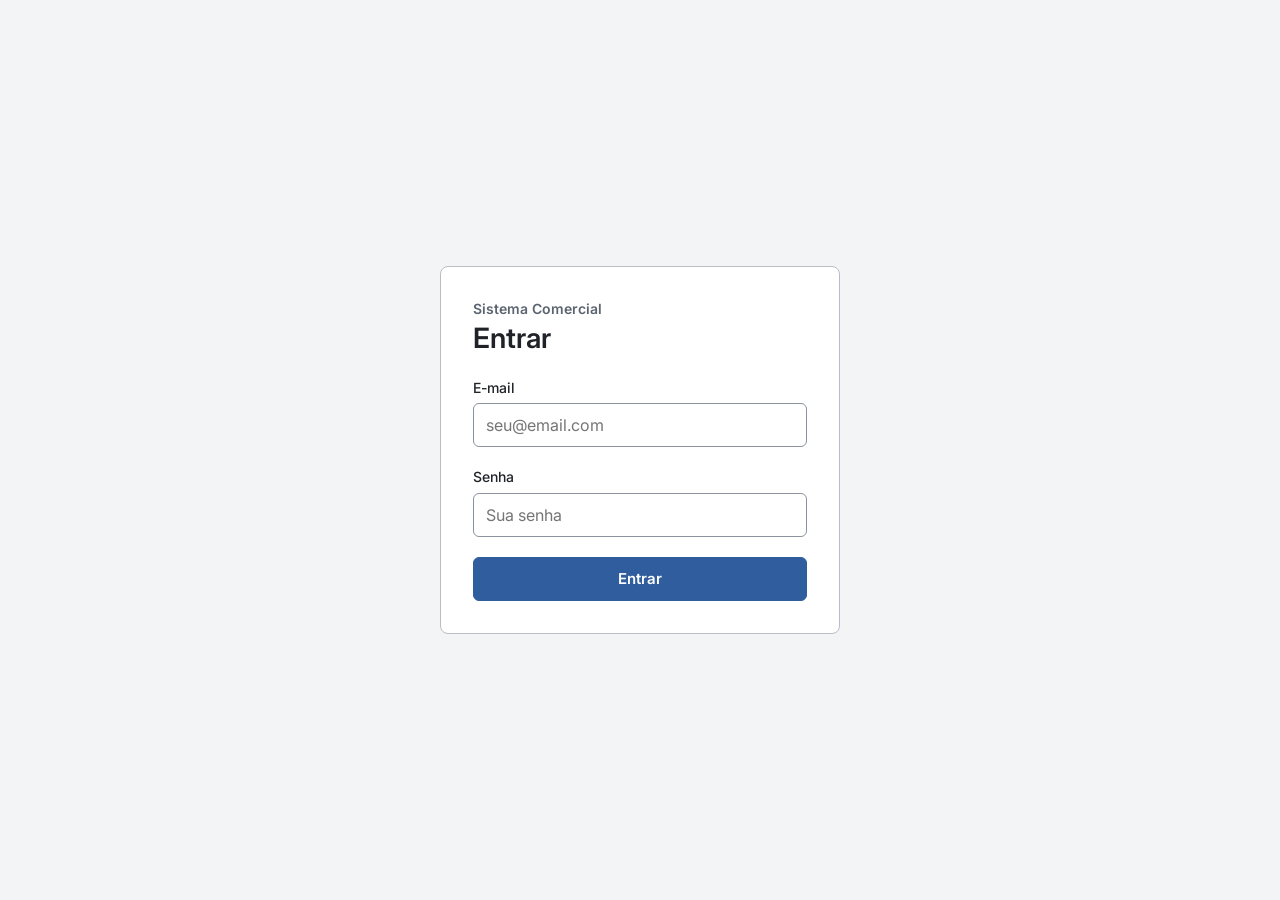
==== src/frontend/pags/comissoes.html @ 6a003148 "feat: add frontend (HTML, CSS and JS)" ====
<!doctype html>
<html lang="pt-BR">
<head>
  <meta charset="utf-8">
  <meta name="viewport" content="width=device-width, initial-scale=1">
  
  <title>Comissões</title>
  
  <link rel="shortcut icon" href="../img/favicon.png" type="image/png">
  
  <link rel="stylesheet" href="https://fonts.googleapis.com/css2?family=Inter:wght@400;500;600&display=swap">
  
  <link rel="stylesheet" href="../css/base.css">
  <link rel="stylesheet" href="../css/layout.css">
  <link rel="stylesheet" href="../css/components.css">
  <link rel="stylesheet" href="../css/comissao.css">
</head>
<body>
  <div class="app">
    <nav class="sidebar" id="sidebar" aria-label="Menu principal"></nav>
    
    <main class="content">
      <h1>Comissões por vendedor</h1>
      
      <div id="alert" hidden></div>
      
      <form class="filters" id="filter-form">
        <div class="field">
          <label for="from">De</label>
          
          <input id="from" type="date">
        </div>
        
        <div class="field">
          <label for="to">Até</label>
          
          <input id="to" type="date">
        </div>
        
        <button type="submit" class="btn btn-primary">Filtrar</button>
        
        <button type="button" class="btn btn-text" id="clear-filter">Limpar filtro</button>
      </form>
      
      <div class="table-wrap">
        <table>
          <thead>
            <tr>
              <th scope="col">Vendedor</th>
              <th scope="col" class="num">Nº de vendas</th>
              <th scope="col" class="num">Total vendido</th>
              <th scope="col" class="num">Comissão total</th>
            </tr>
          </thead>
          <tbody id="commissions-body">
            <tr><td colspan="4" class="empty">Carregando...</td></tr>
          </tbody>
          <tfoot id="commissions-foot" hidden></tfoot>
        </table>
      </div>
    </main>
  </div>
  
  <script type="module" src="../js/pages/comissoes.js"></script>
</body>
</html>
---- src/frontend/css/base.css ----
/* Base: cores (variáveis), reset, tipografia e acessibilidade.
   Carregado em TODAS as páginas. */

:root {
  --ink: #1f2328;
  --muted: #5b6470;
  --head: #4a525d;
  --line: #b8bec6;
  --row-line: #dde0e4;
  --panel: #f3f4f6;
  --accent: #2f5d9e;
  --accent-dark: #1f4378;
  --active: #dfe6f1;
  --input-line: #8b939e;
  --err-bg: #fdecea;
  --err-line: #b3392b;
  --err-ink: #7a1f14;
  --ok-bg: #e8f3ec;
  --ok-line: #2d6a45;
  --ok-ink: #1b4a2e;
  --radius: 6px;
}

* { box-sizing: border-box; }

[hidden] { display: none !important; }

body {
  margin: 0;
  font-family: "Inter", system-ui, -apple-system, "Segoe UI", sans-serif;
  font-size: 15px;
  line-height: 1.4;
  color: var(--ink);
  background: #fff;
}

h1 { margin: 0; font-size: 28px; font-weight: 600; }

h2 { margin: 0; font-size: 18px; font-weight: 600; }

a { color: var(--accent); }

:focus-visible { outline: 3px solid var(--accent); outline-offset: 2px; }

.sr-only {
  position: absolute; width: 1px; height: 1px; overflow: hidden;
  clip: rect(0 0 0 0); white-space: nowrap;
}
---- src/frontend/css/layout.css ----
.app { 
    display: flex; 
    flex-wrap: wrap; 
    min-height: 100vh; 
}

.sidebar {
  flex: 1 1 220px;
  max-width: 260px;
  padding: 24px 16px;
  display: flex;
  flex-direction: column;
  gap: 4px;
  background: var(--panel);
  border-right: 1.5px solid var(--line);
}

.brand { 
    padding: 0 12px 16px; 
    font-size: 14px; 
    font-weight: 600; 
    color: var(--muted); 
}

.nav-link {
  min-height: 44px;
  display: flex;
  align-items: center;
  padding: 0 12px;
  border-radius: var(--radius);
  color: var(--ink);
  text-decoration: none;
}

.nav-link:hover { 
    background: #e6e9ee; 
}

.nav-link.active { 
    background: var(--active); 
    font-weight: 600; 
}

.nav-spacer { 
    flex-grow: 1; 
}

.nav-logout { 
    width: 100%; 
    border: 0; 
    background: none; 
    font: inherit; 
    text-align: left; 
    cursor: pointer; 
}

.content {
  flex: 999 1 560px;
  min-width: 0;
  padding: 32px;
  display: flex;
  flex-direction: column;
  gap: 24px;
}

@media (max-width: 800px) {
    .sidebar { 
        max-width: none; 
        border-right: 0; 
        border-bottom: 1.5px solid var(--line); 
    }
    .content { 
        padding: 20px; 
    }
}
---- src/frontend/css/components.css ----
.btn {
  min-height: 44px;
  display: inline-flex;
  align-items: center;
  justify-content: center;
  padding: 0 20px;
  font: inherit;
  font-weight: 500;
  color: var(--ink);
  background: #fff;
  border: 1.5px solid var(--input-line);
  border-radius: var(--radius);
  text-decoration: none;
  cursor: pointer;
}

.btn:hover { 
    background: var(--panel); 
}

.btn-primary { 
    color: #fff; 
    font-weight: 600; 
    background: var(--accent); 
    border-color: var(--accent); 
}

.btn-primary:hover { 
    background: var(--accent-dark); 
    border-color: var(--accent-dark); 
}

.btn:disabled { 
    opacity: 0.6; 
    cursor: not-allowed; 
}

.btn-link {
    min-height: 44px; 
    padding: 0 12px; 
    font: inherit; 
    font-size: 14px;
    color: var(--err-ink); 
    background: none; 
    border: 0; 
    cursor: pointer;
}

.btn-text { 
    color: var(--ink); 
    text-decoration: underline; 
    border: 0; 
    background: none; 
    font-weight: 400; 
}

.field { 
    display: flex; 
    flex-direction: 
    column; gap: 6px; 
}

.field label { 
    font-size: 14px; 
    font-weight: 500; 
}

.field input, .field select, td input, td select {
    height: 44px;
    padding: 0 12px;
    font: inherit;
    font-size: 16px;
    color: var(--ink);
    background: #fff;
    border: 1.5px solid var(--input-line);
    border-radius: var(--radius);
}

.hint { 
    font-size: 13px; 
    color: var(--muted); 
}

.form { 
    display: flex; 
    flex-direction: column; 
    gap: 24px; 
}

.alert { 
    padding: 12px; 
    font-size: 14px; 
    border: 1.5px solid; 
    border-radius: var(--radius); 
}

.alert ul { 
    margin: 0; 
    padding-left: 18px; 
}

.alert-error { 
    color: var(--err-ink); 
    background: var(--err-bg); 
    border-color: var(--err-line); 
}

.alert-success { 
    color: var(--ok-ink); 
    background: var(--ok-bg); 
    border-color: var(--ok-line); 
}

.table-wrap { 
    overflow-x: auto; 
    border: 1.5px solid var(--line); 
    border-radius: 8px; 
}

table { 
    width: 100%; 
    border-collapse: collapse; 
}

th {
    padding: 12px 16px; 
    text-align: left; 
    white-space: nowrap;
    font-size: 13px; 
    font-weight: 600; 
    color: var(--head);
    background: var(--panel); 
    border-bottom: 1.5px solid var(--line);
}

td { 
    padding: 12px 16px; 
    border-bottom: 1px solid var(--row-line); 
}

tbody tr:last-child td { 
    border-bottom: 0; 
}

.num { 
    text-align: right; 
    font-variant-numeric: tabular-nums; 
}

tfoot td { 
    font-weight: 600; 
    background: var(--panel); 
    border-top: 1.5px solid var(--line); 
    border-bottom: 0; 
}

.empty { 
    padding: 32px; 
    text-align: center; 
    color: var(--muted); 
}
---- src/frontend/css/comissao.css ----
.filters {
    display: flex;
    flex-wrap: wrap;
    align-items: flex-end;
    gap: 16px;
}

.filters .field {
    width: 200px;
}
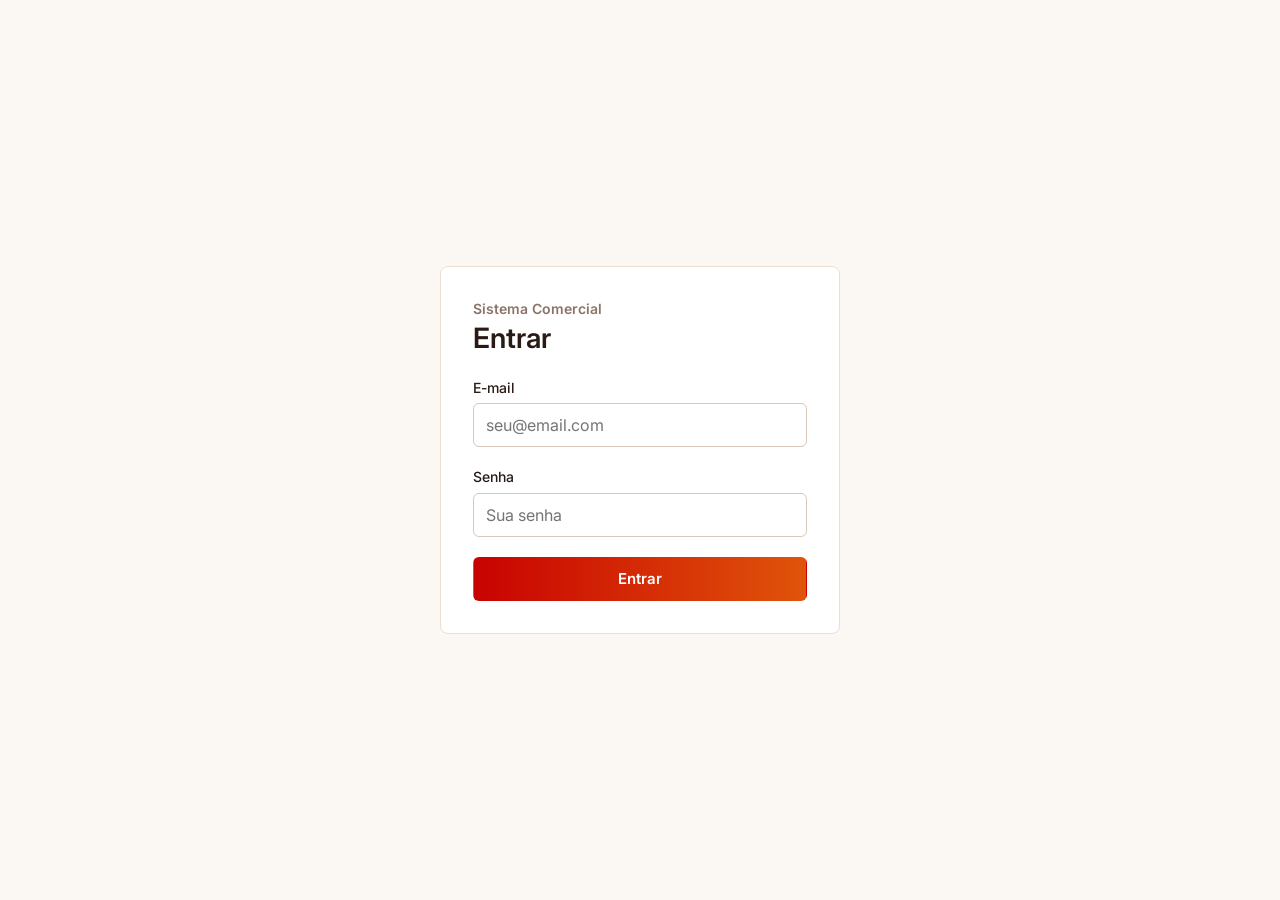
==== commit 8d32085b: "feat: add Target favicon to all pages" ====
--- a/src/frontend/pags/comissoes.html
+++ b/src/frontend/pags/comissoes.html
@@ -6,7 +6,9 @@
   
   <title>Comissões</title>
   
-  <link rel="shortcut icon" href="../img/favicon.png" type="image/png">
+  <link rel="icon" href="../img/favicon/favicon.ico" sizes="any">
+  <link rel="icon" href="../img/favicon/favicon-32.png" type="image/png">
+  <link rel="apple-touch-icon" href="../img/favicon/apple-touch-icon.png">
   
   <link rel="stylesheet" href="https://fonts.googleapis.com/css2?family=Inter:wght@400;500;600&display=swap">
   
--- a/src/frontend/css/base.css
+++ b/src/frontend/css/base.css
@@ -2,23 +2,42 @@
    Carregado em TODAS as páginas. */
 
 :root {
-  --ink: #1f2328;
-  --muted: #5b6470;
-  --head: #4a525d;
-  --line: #b8bec6;
-  --row-line: #dde0e4;
-  --panel: #f3f4f6;
-  --accent: #2f5d9e;
-  --accent-dark: #1f4378;
-  --active: #dfe6f1;
-  --input-line: #8b939e;
-  --err-bg: #fdecea;
-  --err-line: #b3392b;
-  --err-ink: #7a1f14;
-  --ok-bg: #e8f3ec;
-  --ok-line: #2d6a45;
-  --ok-ink: #1b4a2e;
+  --brand-red: #D50201;
+  --brand-orange: #E0540A;
+  --brand-cream: #FDF4E5;
+
+  --graphite: #2A1F1C;
+  --ink: #2A1A15;
+  --text-2: #5C4A43;
+  --muted: #8A7468;
+  --line: #EADFD3;
+  --line-strong: #D9C8B8;
+  --surface: #FFFFFF;
+  --surface-soft: #FBF7F2;
+  --active: #FFF1E6;
+
+  --ok-bg: #E5F2EA;
+  --ok-line: #2D6A45;
+  --ok-ink: #1B4A2E;
+  --err-bg: #F6E3E1;
+  --err-line: #C4473A;
+  --err-ink: #8A1C14;
+  --err-action: #B3392B;
+
+  --gradient-primary: linear-gradient(90deg, #C80201, #E0540A);
+  --gradient-primary-hover: linear-gradient(90deg, #A80101, #C24608);
+  --gradient-table-hover: linear-gradient(90deg, #2A1F1C, #6B3216);
+  --gradient-primary-vertical: linear-gradient(180deg, #C80201, #E0540A);
+
   --radius: 6px;
+
+  /* Nomes antigos, apontando para as cores novas.*/
+  --head: var(--text-2);
+  --row-line: var(--line);
+  --panel: var(--surface-soft);
+  --input-line: var(--line-strong);
+  --accent: var(--graphite);
+  --accent-dark: var(--ink);
 }
 
 * { box-sizing: border-box; }
@@ -31,18 +50,33 @@
   font-size: 15px;
   line-height: 1.4;
   color: var(--ink);
-  background: #fff;
+  background: var(--surface);
 }
 
-h1 { margin: 0; font-size: 28px; font-weight: 600; }
+h1 { 
+  margin: 0; 
+  font-size: 28px; 
+  font-weight: 600; 
+}
 
-h2 { margin: 0; font-size: 18px; font-weight: 600; }
+h2 { 
+  margin: 0; 
+  font-size: 18px; 
+  font-weight: 600; 
+}
 
-a { color: var(--accent); }
+a { color: var(--graphite); }
 
-:focus-visible { outline: 3px solid var(--accent); outline-offset: 2px; }
+:focus-visible { 
+  outline: 3px solid var(--brand-orange); 
+  outline-offset: 2px; 
+}
 
 .sr-only {
-  position: absolute; width: 1px; height: 1px; overflow: hidden;
-  clip: rect(0 0 0 0); white-space: nowrap;
+  position: absolute; 
+  width: 1px; 
+  height: 1px; 
+  overflow: hidden;
+  clip: rect(0 0 0 0); 
+  white-space: nowrap;
 }
--- a/src/frontend/css/layout.css
+++ b/src/frontend/css/layout.css
@@ -7,51 +7,110 @@
 .sidebar {
   flex: 1 1 220px;
   max-width: 260px;
-  padding: 24px 16px;
+  padding: 20px 16px;
   display: flex;
   flex-direction: column;
   gap: 4px;
-  background: var(--panel);
-  border-right: 1.5px solid var(--line);
+  background: var(--surface-soft);
+  border-right: 1px solid var(--line);
+
+  position: sticky;
+  top: 0;
+  height: 100vh;
+  align-self: flex-start;
+  overflow-y: auto;
 }
 
-.brand { 
-    padding: 0 12px 16px; 
-    font-size: 14px; 
-    font-weight: 600; 
-    color: var(--muted); 
+.brand {
+  display: flex;
+  align-items: center;
+  gap: 10px;
+  padding: 0 4px 16px;
+}
+
+.brand-logo {
+  width: 32px;
+  height: 32px;
+  border-radius: var(--radius);
+}
+
+.brand-name {
+  font-size: 11px;
+  font-weight: 600;
+  line-height: 14px;
+  letter-spacing: 0.08em;
+  text-transform: uppercase;
+  color: var(--muted);
 }
 
 .nav-link {
+  position: relative;
   min-height: 44px;
   display: flex;
   align-items: center;
-  padding: 0 12px;
+  gap: 12px;
+  padding: 0 12px 0 14px;
   border-radius: var(--radius);
-  color: var(--ink);
+  font-weight: 500;
+  color: var(--text-2);
   text-decoration: none;
 }
 
-.nav-link:hover { 
-    background: #e6e9ee; 
+.nav-link:hover {
+  color: var(--ink);
+  background: var(--surface);
 }
 
-.nav-link.active { 
-    background: var(--active); 
-    font-weight: 600; 
+.nav-link:hover .icon,
+.nav-link.active .icon {
+  color: var(--brand-orange);
 }
 
-.nav-spacer { 
-    flex-grow: 1; 
+.nav-link.active {
+  font-weight: 600;
+  color: var(--ink);
+  background: var(--active);
 }
 
-.nav-logout { 
-    width: 100%; 
-    border: 0; 
-    background: none; 
-    font: inherit; 
-    text-align: left; 
-    cursor: pointer; 
+.nav-link.active::before {
+  content: "";
+  position: absolute;
+  left: 0;
+  top: 10px;
+  bottom: 10px;
+  width: 3px;
+  border-radius: 3px;
+  background: var(--gradient-primary-vertical);
+}
+
+.nav-spacer {
+  flex-grow: 1;
+}
+
+.nav-footer {
+  display: flex;
+  flex-direction: column;
+  gap: 4px;
+  padding-top: 12px;
+  border-top: 1px solid var(--line);
+}
+
+.nav-user {
+  padding: 0 14px;
+  font-size: 12px;
+  color: var(--muted);
+  white-space: nowrap;
+  overflow: hidden;
+  text-overflow: ellipsis;
+}
+
+.nav-logout {
+  width: 100%;
+  border: 0;
+  background: none;
+  font: inherit;
+  text-align: left;
+  cursor: pointer;
 }
 
 .content {
@@ -67,7 +126,7 @@
     .sidebar { 
         max-width: none; 
         border-right: 0; 
-        border-bottom: 1.5px solid var(--line); 
+        border-bottom: 1px solid var(--line); 
     }
     .content { 
         padding: 20px; 
--- a/src/frontend/css/components.css
+++ b/src/frontend/css/components.css
@@ -5,157 +5,312 @@
   justify-content: center;
   padding: 0 20px;
   font: inherit;
-  font-weight: 500;
-  color: var(--ink);
-  background: #fff;
-  border: 1.5px solid var(--input-line);
+  font-weight: 600;
+  color: var(--ink);
+  background: var(--surface);
+  border: 1px solid var(--line-strong);
   border-radius: var(--radius);
   text-decoration: none;
   cursor: pointer;
 }
 
-.btn:hover { 
-    background: var(--panel); 
-}
-
-.btn-primary { 
-    color: #fff; 
-    font-weight: 600; 
-    background: var(--accent); 
-    border-color: var(--accent); 
-}
-
-.btn-primary:hover { 
-    background: var(--accent-dark); 
-    border-color: var(--accent-dark); 
-}
-
-.btn:disabled { 
-    opacity: 0.6; 
-    cursor: not-allowed; 
+.btn:hover {
+  background: var(--surface-soft);
+}
+
+.btn-primary {
+  color: #fff;
+  background: var(--gradient-primary);
+  border-color: transparent;
+}
+
+.btn-primary:hover {
+  background: var(--gradient-primary-hover);
+}
+
+.btn:disabled {
+  opacity: 0.6;
+  cursor: not-allowed;
+}
+
+.btn-sm {
+  min-height: 36px;
+  padding: 0 14px;
+  font-size: 14px;
+  white-space: nowrap;
+}
+
+.btn-outline {
+  color: var(--graphite);
+  background: var(--surface);
+  border: 1.5px solid var(--graphite);
+}
+
+.btn-outline:hover {
+  color: #fff;
+  background: var(--gradient-table-hover);
 }
 
 .btn-link {
-    min-height: 44px; 
-    padding: 0 12px; 
-    font: inherit; 
-    font-size: 14px;
-    color: var(--err-ink); 
-    background: none; 
-    border: 0; 
-    cursor: pointer;
-}
-
-.btn-text { 
-    color: var(--ink); 
-    text-decoration: underline; 
-    border: 0; 
-    background: none; 
-    font-weight: 400; 
-}
-
-.field { 
-    display: flex; 
-    flex-direction: 
-    column; gap: 6px; 
-}
-
-.field label { 
-    font-size: 14px; 
-    font-weight: 500; 
+  min-height: 44px;
+  padding: 0 12px;
+  font: inherit;
+  font-size: 14px;
+  font-weight: 500;
+  color: var(--err-action);
+  background: none;
+  border: 0;
+  cursor: pointer;
+}
+
+.btn-text {
+  color: var(--graphite);
+  font-weight: 600;
+  text-decoration: underline;
+  background: none;
+  border: 0;
+}
+
+.field {
+  display: flex;
+  flex-direction: column;
+  gap: 6px;
+}
+
+.field label {
+  font-size: 14px;
+  font-weight: 500;
 }
 
 .field input, .field select, td input, td select {
-    height: 44px;
-    padding: 0 12px;
-    font: inherit;
-    font-size: 16px;
-    color: var(--ink);
-    background: #fff;
-    border: 1.5px solid var(--input-line);
-    border-radius: var(--radius);
-}
-
-.hint { 
-    font-size: 13px; 
-    color: var(--muted); 
-}
-
-.form { 
-    display: flex; 
-    flex-direction: column; 
-    gap: 24px; 
-}
-
-.alert { 
-    padding: 12px; 
-    font-size: 14px; 
-    border: 1.5px solid; 
-    border-radius: var(--radius); 
-}
-
-.alert ul { 
-    margin: 0; 
-    padding-left: 18px; 
-}
-
-.alert-error { 
-    color: var(--err-ink); 
-    background: var(--err-bg); 
-    border-color: var(--err-line); 
-}
-
-.alert-success { 
-    color: var(--ok-ink); 
-    background: var(--ok-bg); 
-    border-color: var(--ok-line); 
-}
-
-.table-wrap { 
-    overflow-x: auto; 
-    border: 1.5px solid var(--line); 
-    border-radius: 8px; 
-}
-
-table { 
-    width: 100%; 
-    border-collapse: collapse; 
+  height: 44px;
+  padding: 0 12px;
+  font: inherit;
+  font-size: 16px;
+  color: var(--ink);
+  background: var(--surface);
+  border: 1px solid var(--line-strong);
+  border-radius: var(--radius);
+}
+
+.hint {
+  font-size: 13px;
+  color: var(--muted);
+}
+
+.form {
+  display: flex;
+  flex-direction: column;
+  gap: 24px;
+}
+
+.alert {
+  padding: 12px;
+  font-size: 14px;
+  border: 1px solid;
+  border-radius: var(--radius);
+}
+
+.alert ul {
+  margin: 0;
+  padding-left: 18px;
+}
+
+.alert-error {
+  color: var(--err-ink);
+  background: var(--err-bg);
+  border-color: var(--err-line);
+}
+
+.alert-success {
+  color: var(--ok-ink);
+  background: var(--ok-bg);
+  border-color: var(--ok-line);
+}
+
+.table-wrap {
+  overflow-x: auto;
+  border: 1px solid var(--line);
+  border-radius: 8px;
+}
+
+table {
+  width: 100%;
+  border-collapse: collapse;
 }
 
 th {
-    padding: 12px 16px; 
-    text-align: left; 
-    white-space: nowrap;
-    font-size: 13px; 
-    font-weight: 600; 
-    color: var(--head);
-    background: var(--panel); 
-    border-bottom: 1.5px solid var(--line);
-}
-
-td { 
-    padding: 12px 16px; 
-    border-bottom: 1px solid var(--row-line); 
-}
-
-tbody tr:last-child td { 
-    border-bottom: 0; 
-}
-
-.num { 
-    text-align: right; 
-    font-variant-numeric: tabular-nums; 
-}
-
-tfoot td { 
-    font-weight: 600; 
-    background: var(--panel); 
-    border-top: 1.5px solid var(--line); 
-    border-bottom: 0; 
-}
-
-.empty { 
-    padding: 32px; 
-    text-align: center; 
-    color: var(--muted); 
-}+  padding: 12px 16px;
+  text-align: left;
+  white-space: nowrap;
+  font-size: 13px;
+  font-weight: 600;
+  color: var(--text-2);
+  background: var(--surface-soft);
+  border-bottom: 1px solid var(--line);
+}
+
+td {
+  padding: 12px 16px;
+  border-bottom: 1px solid var(--line);
+}
+
+tbody tr:last-child td {
+  border-bottom: 0;
+}
+
+.num {
+  text-align: right;
+  font-variant-numeric: tabular-nums;
+}
+
+tfoot td {
+  font-weight: 600;
+  background: var(--surface-soft);
+  border-top: 1px solid var(--line);
+  border-bottom: 0;
+}
+
+.empty {
+  padding: 32px;
+  text-align: center;
+  color: var(--muted);
+}
+
+.dialog {
+  width: min(440px, calc(100% - 32px));
+  padding: 0;
+  color: var(--ink);
+  border: 1px solid var(--line);
+  border-radius: 12px;
+  box-shadow: 0 12px 32px rgba(0, 0, 0, 0.18);
+}
+
+.dialog::backdrop {
+  background: rgba(31, 22, 20, 0.45);
+}
+
+.dialog-content {
+  display: flex;
+  flex-direction: column;
+  gap: 16px;
+  padding: 24px;
+}
+
+.dialog-header {
+  display: flex;
+  align-items: center;
+  justify-content: space-between;
+  gap: 12px;
+}
+
+.dialog-header h2 {
+  margin: 0;
+  font-size: 20px;
+}
+
+.dialog-close {
+  width: 36px;
+  height: 36px;
+  font-size: 24px;
+  line-height: 1;
+  color: var(--ink);
+  background: none;
+  border: 0;
+  border-radius: var(--radius);
+  cursor: pointer;
+}
+
+.dialog-close:hover {
+  color: var(--err-ink);
+  background: var(--err-bg);
+}
+
+.dialog-text {
+  margin: 0;
+  font-size: 14px;
+  color: var(--muted);
+}
+
+.dialog-details {
+  display: grid;
+  grid-template-columns: auto 1fr;
+  gap: 8px 16px;
+  margin: 0;
+  padding: 12px 16px;
+  background: var(--surface-soft);
+  border-radius: var(--radius);
+}
+
+.dialog-details dt {
+  color: var(--muted);
+}
+
+.dialog-details dd {
+  margin: 0;
+  font-weight: 600;
+  text-align: right;
+}
+
+.dialog-actions {
+  display: flex;
+  justify-content: flex-end;
+  gap: 12px;
+}
+
+.tabs {
+  display: flex;
+  gap: 24px;
+  border-bottom: 1px solid var(--line);
+}
+
+.tab {
+  position: relative;
+  padding: 6px 2px 12px;
+  font: inherit;
+  font-size: 15px;
+  font-weight: 500;
+  color: var(--muted);
+  background: none;
+  border: 0;
+  cursor: pointer;
+}
+
+.tab:hover {
+  color: var(--ink);
+}
+
+.tab[aria-pressed="true"] {
+  color: var(--ink);
+  font-weight: 600;
+}
+
+.tab[aria-pressed="true"]::after {
+  content: "";
+  position: absolute;
+  left: 0;
+  right: 0;
+  bottom: -1px;
+  height: 2px;
+  border-radius: 2px;
+  background: var(--gradient-primary);
+}
+
+.icon {
+  display: inline-block;
+  flex: none;
+  width: 20px;
+  height: 20px;
+  background-color: currentColor;
+  -webkit-mask: var(--icon) center / contain no-repeat;
+  mask: var(--icon) center / contain no-repeat;
+}
+
+.icon-shopping-cart { --icon: url("../img/icons/shopping-cart.svg"); }
+.icon-file-plus { --icon: url("../img/icons/file-plus.svg"); }
+.icon-package { --icon: url("../img/icons/package.svg"); }
+.icon-wallet { --icon: url("../img/icons/wallet.svg"); }
+.icon-bank { --icon: url("../img/icons/bank.svg"); }
+.icon-sign-out { --icon: url("../img/icons/sign-out.svg"); }
+.icon-envelope { --icon: url("../img/icons/envelope.svg"); }
+.icon-lock-key { --icon: url("../img/icons/lock-key.svg"); }
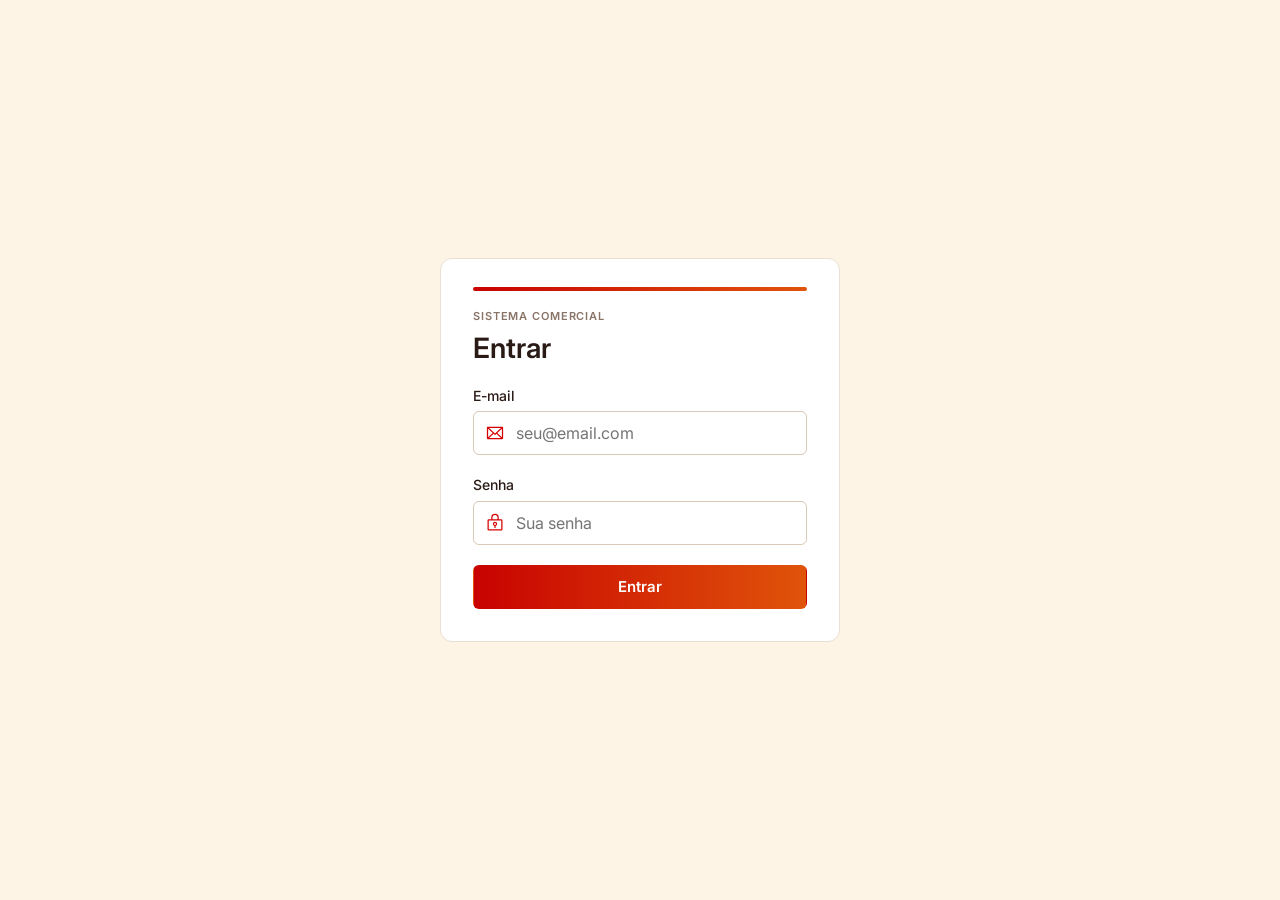
==== commit 48920c1e: "fix: load vendas page styles and align CSS file names" ====
--- a/src/frontend/pags/comissoes.html
+++ b/src/frontend/pags/comissoes.html
@@ -15,7 +15,7 @@
   <link rel="stylesheet" href="../css/base.css">
   <link rel="stylesheet" href="../css/layout.css">
   <link rel="stylesheet" href="../css/components.css">
-  <link rel="stylesheet" href="../css/comissao.css">
+  <link rel="stylesheet" href="../css/comissoes.css">
 </head>
 <body>
   <div class="app">
--- a/src/frontend/css/base.css
+++ b/src/frontend/css/base.css
@@ -30,14 +30,6 @@
   --gradient-primary-vertical: linear-gradient(180deg, #C80201, #E0540A);
 
   --radius: 6px;
-
-  /* Nomes antigos, apontando para as cores novas.*/
-  --head: var(--text-2);
-  --row-line: var(--line);
-  --panel: var(--surface-soft);
-  --input-line: var(--line-strong);
-  --accent: var(--graphite);
-  --accent-dark: var(--ink);
 }
 
 * { box-sizing: border-box; }
--- a/src/frontend/css/components.css
+++ b/src/frontend/css/components.css
@@ -69,6 +69,12 @@
   text-decoration: underline;
   background: none;
   border: 0;
+}
+
+.btn-text:hover {
+  background: none;
+  text-decoration-color: var(--brand-orange);
+  text-decoration-thickness: 2px;
 }
 
 .field {
--- a/src/frontend/css/comissoes.css
+++ b/src/frontend/css/comissoes.css
@@ -0,0 +1,10 @@
+.filters {
+    display: flex;
+    flex-wrap: wrap;
+    align-items: flex-end;
+    gap: 16px;
+}
+
+.filters .field {
+    width: 200px;
+}
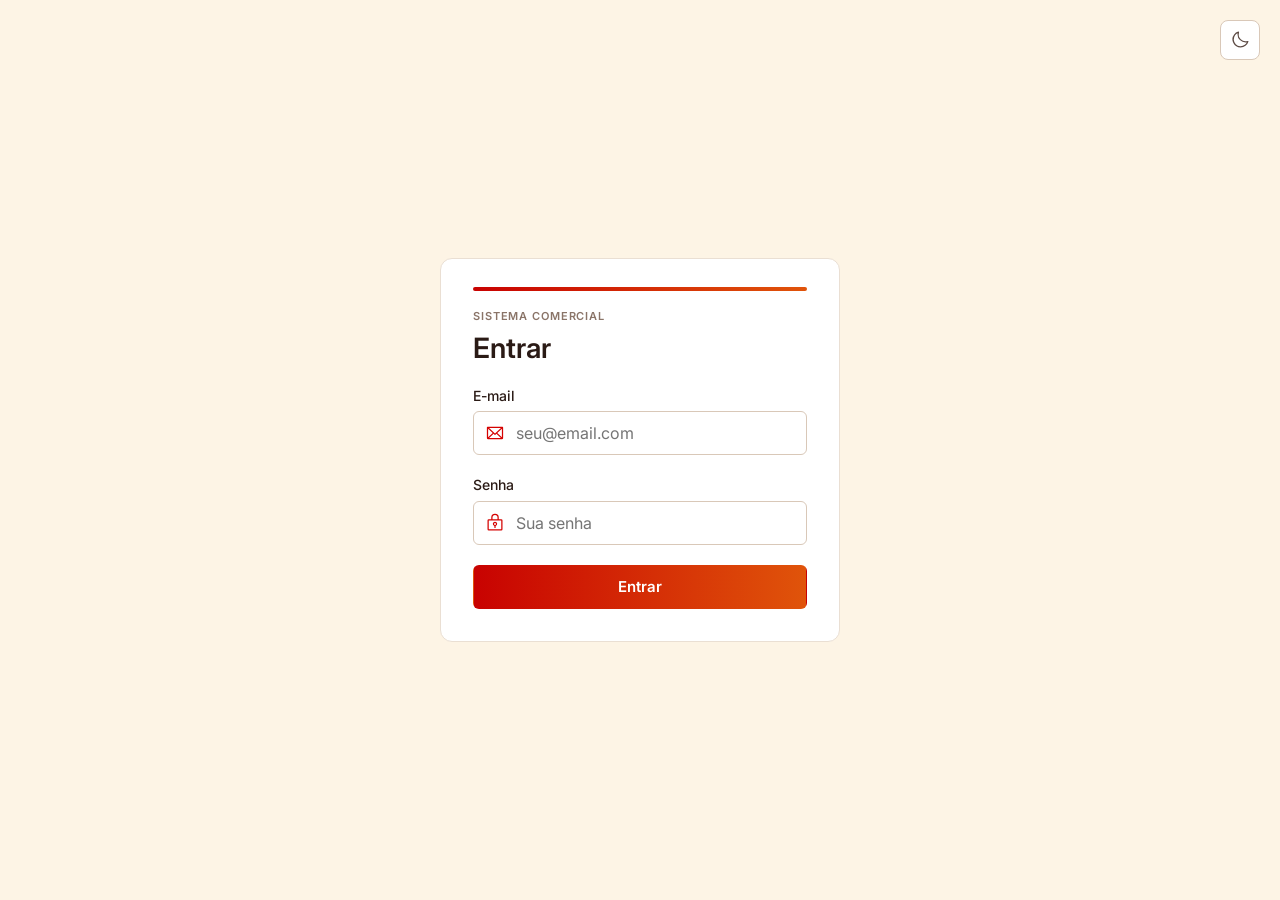
==== commit bf3359b1: "feat: add theme toggle with saved preference" ====
--- a/src/frontend/pags/comissoes.html
+++ b/src/frontend/pags/comissoes.html
@@ -11,6 +11,16 @@
   <link rel="apple-touch-icon" href="../img/favicon/apple-touch-icon.png">
   
   <link rel="stylesheet" href="https://fonts.googleapis.com/css2?family=Inter:wght@400;500;600&display=swap">
+  
+  <script>
+    try {
+      const saved = localStorage.getItem("theme");
+      const dark = saved ? saved === "dark" : window.matchMedia("(prefers-color-scheme: dark)").matches;
+      if (dark) document.documentElement.dataset.theme = "dark";
+    } catch {
+      // Sem acesso ao armazenamento.
+    }
+  </script>
   
   <link rel="stylesheet" href="../css/base.css">
   <link rel="stylesheet" href="../css/layout.css">
--- a/src/frontend/css/base.css
+++ b/src/frontend/css/base.css
@@ -30,6 +30,37 @@
   --gradient-primary-vertical: linear-gradient(180deg, #C80201, #E0540A);
 
   --radius: 6px;
+
+  color-scheme: light;
+  --surface-login: var(--brand-cream);
+}
+
+:root[data-theme="dark"] {
+  color-scheme: dark;
+
+  --brand-red: #F0533F;
+  --brand-orange: #F2762A;
+
+  --graphite: #E9D9CA;
+  --ink: #F4EAE0;
+  --text-2: #D8C9BC;
+  --muted: #A8968A;
+  --line: #3A2C26;
+  --line-strong: #4C3B33;
+  --surface: #1A1310;
+  --surface-soft: #231A16;
+  --surface-login: #14100D;
+  --active: #33211A;
+
+  --ok-bg: #16291E;
+  --ok-line: #3F8A5C;
+  --ok-ink: #A9DDBD;
+  --err-bg: #3B1A16;
+  --err-line: #A9483C;
+  --err-ink: #F5B8AF;
+  --err-action: #F08A7E;
+
+  --gradient-table-hover: linear-gradient(90deg, #7A3A18, #B4501C);
 }
 
 * { box-sizing: border-box; }
--- a/src/frontend/css/layout.css
+++ b/src/frontend/css/layout.css
@@ -120,6 +120,11 @@
   display: flex;
   flex-direction: column;
   gap: 24px;
+  position: relative;
+}
+
+.page-header {
+  padding-right: 56px;
 }
 
 @media (max-width: 800px) {
@@ -131,4 +136,8 @@
     .content { 
         padding: 20px; 
     }
+    .content > .theme-toggle {
+        top: 20px;
+        right: 20px;
+    }
 }
--- a/src/frontend/css/components.css
+++ b/src/frontend/css/components.css
@@ -312,6 +312,34 @@
   mask: var(--icon) center / contain no-repeat;
 }
 
+.theme-toggle {
+  position: absolute;
+  top: 32px;
+  right: 32px;
+  width: 40px;
+  height: 40px;
+  display: inline-flex;
+  align-items: center;
+  justify-content: center;
+  color: var(--text-2);
+  background: var(--surface);
+  border: 1px solid var(--line-strong);
+  border-radius: 8px;
+  cursor: pointer;
+}
+
+.theme-toggle:hover {
+  background: var(--surface-soft);
+}
+
+.theme-toggle:hover .icon-moon {
+  background: #5B6E91;
+}
+
+.theme-toggle:hover .icon-sun {
+  background: linear-gradient(180deg, #F7C341, #E0540A);
+}
+
 .icon-shopping-cart { --icon: url("../img/icons/shopping-cart.svg"); }
 .icon-file-plus { --icon: url("../img/icons/file-plus.svg"); }
 .icon-package { --icon: url("../img/icons/package.svg"); }
@@ -319,4 +347,6 @@
 .icon-bank { --icon: url("../img/icons/bank.svg"); }
 .icon-sign-out { --icon: url("../img/icons/sign-out.svg"); }
 .icon-envelope { --icon: url("../img/icons/envelope.svg"); }
-.icon-lock-key { --icon: url("../img/icons/lock-key.svg"); }+.icon-lock-key { --icon: url("../img/icons/lock-key.svg"); }
+.icon-sun { --icon: url("../img/icons/sun.svg"); }
+.icon-moon { --icon: url("../img/icons/moon.svg"); }
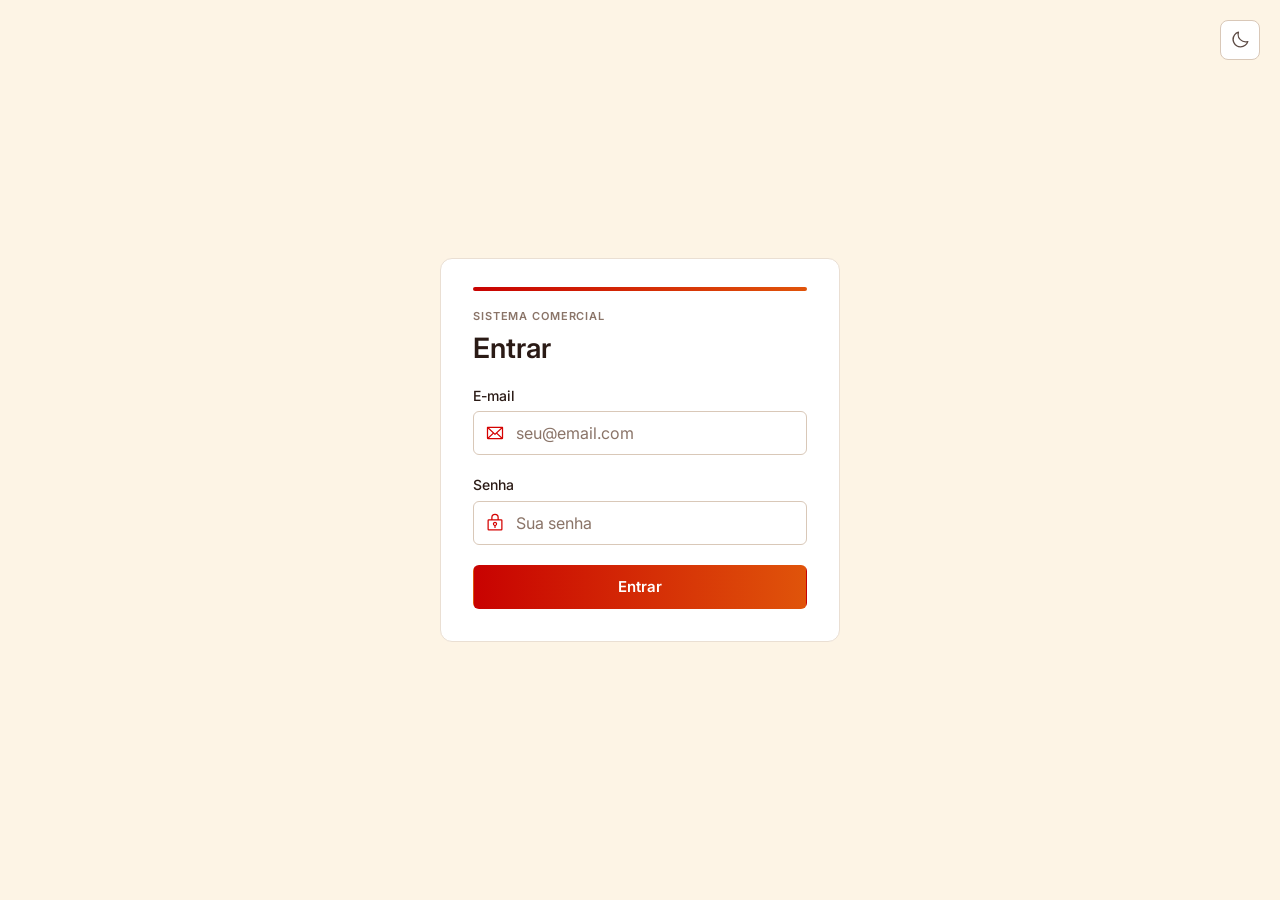
==== commit 78fd6f65: "fix: address SonarCloud duplication by moving theme init to a shared script" ====
--- a/src/frontend/pags/comissoes.html
+++ b/src/frontend/pags/comissoes.html
@@ -12,15 +12,7 @@
   
   <link rel="stylesheet" href="https://fonts.googleapis.com/css2?family=Inter:wght@400;500;600&display=swap">
   
-  <script>
-    try {
-      const saved = localStorage.getItem("theme");
-      const dark = saved ? saved === "dark" : window.matchMedia("(prefers-color-scheme: dark)").matches;
-      if (dark) document.documentElement.dataset.theme = "dark";
-    } catch {
-      // Sem acesso ao armazenamento.
-    }
-  </script>
+  <script src="js/theme-init.js"></script>
   
   <link rel="stylesheet" href="../css/base.css">
   <link rel="stylesheet" href="../css/layout.css">
--- a/src/frontend/css/base.css
+++ b/src/frontend/css/base.css
@@ -29,10 +29,16 @@
   --gradient-table-hover: linear-gradient(90deg, #2A1F1C, #6B3216);
   --gradient-primary-vertical: linear-gradient(180deg, #C80201, #E0540A);
 
+  --surface-input: var(--surface);
+  --surface-raised: var(--surface);
+  --shadow-dialog: 0 12px 32px rgba(0, 0, 0, 0.18);
+  --backdrop: rgba(31, 22, 20, 0.45);
+
   --radius: 6px;
 
   color-scheme: light;
   --surface-login: var(--brand-cream);
+  --surface-hover: var(--surface);
 }
 
 :root[data-theme="dark"] {
@@ -61,6 +67,12 @@
   --err-action: #F08A7E;
 
   --gradient-table-hover: linear-gradient(90deg, #7A3A18, #B4501C);
+  --surface-hover: #2C211C;
+
+  --surface-input: #211915;
+  --surface-raised: #201814;
+  --shadow-dialog: 0 16px 40px rgba(0, 0, 0, 0.55);
+  --backdrop: rgba(0, 0, 0, 0.6);
 }
 
 * { box-sizing: border-box; }
--- a/src/frontend/css/layout.css
+++ b/src/frontend/css/layout.css
@@ -58,7 +58,7 @@
 
 .nav-link:hover {
   color: var(--ink);
-  background: var(--surface);
+  background: var(--surface-hover);
 }
 
 .nav-link:hover .icon,
--- a/src/frontend/css/components.css
+++ b/src/frontend/css/components.css
@@ -94,9 +94,19 @@
   font: inherit;
   font-size: 16px;
   color: var(--ink);
-  background: var(--surface);
+  background: var(--surface-input);
   border: 1px solid var(--line-strong);
   border-radius: var(--radius);
+}
+
+.field input::placeholder, td input::placeholder {
+  color: var(--muted);
+}
+
+.field input:-webkit-autofill {
+  -webkit-box-shadow: 0 0 0 1000px var(--surface-input) inset;
+  -webkit-text-fill-color: var(--ink);
+  caret-color: var(--ink);
 }
 
 .hint {
@@ -189,11 +199,12 @@
   color: var(--ink);
   border: 1px solid var(--line);
   border-radius: 12px;
-  box-shadow: 0 12px 32px rgba(0, 0, 0, 0.18);
+  background: var(--surface-raised);
+  box-shadow: var(--shadow-dialog);
 }
 
 .dialog::backdrop {
-  background: rgba(31, 22, 20, 0.45);
+  background: var(--backdrop);
 }
 
 .dialog-content {
